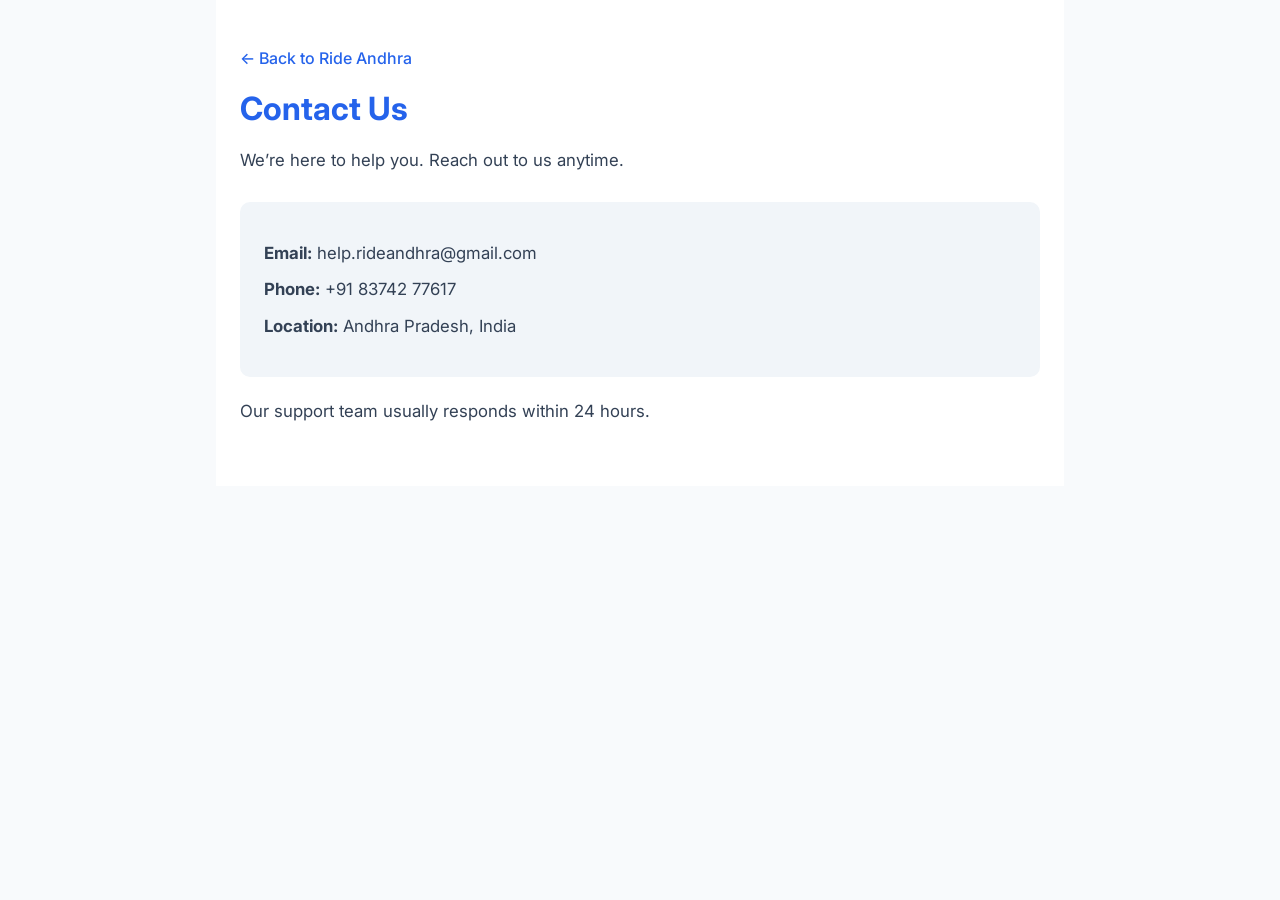
==== contact-us.html @ 9454ed99 "Create contact-us.html" ====
<!DOCTYPE html>
<html lang="en">
<head>
  <meta charset="UTF-8" />
  <meta name="viewport" content="width=device-width, initial-scale=1.0" />
  <title>Contact Us | Ride Andhra</title>

  <link href="https://fonts.googleapis.com/css2?family=Inter:wght@400;500;600;700&display=swap" rel="stylesheet">

  <style>
    body {
      font-family: 'Inter', sans-serif;
      background: #f8fafc;
      color: #1e293b;
      margin: 0;
    }
    .container {
      max-width: 800px;
      margin: auto;
      padding: 3rem 1.5rem;
      background: #ffffff;
    }
    h1 { color: #2563eb; }
    p { color: #334155; font-size: 1.05rem; }
    a { color: #2563eb; font-weight: 500; text-decoration: none; }
    .contact-box {
      margin-top: 2rem;
      padding: 1.5rem;
      border-radius: 10px;
      background: #f1f5f9;
    }
  </style>
</head>
<body>

  <div class="container">
    <a href="index.html">← Back to Ride Andhra</a>

    <h1>Contact Us</h1>
    <p>We’re here to help you. Reach out to us anytime.</p>

    <div class="contact-box">
      <p><strong>Email:</strong> help.rideandhra@gmail.com</p>
      <p><strong>Phone:</strong> +91 83742 77617</p>
      <p><strong>Location:</strong> Andhra Pradesh, India</p>
    </div>

    <p style="margin-top:1.5rem;">
      Our support team usually responds within 24 hours.
    </p>
  </div>

</body>
</html>
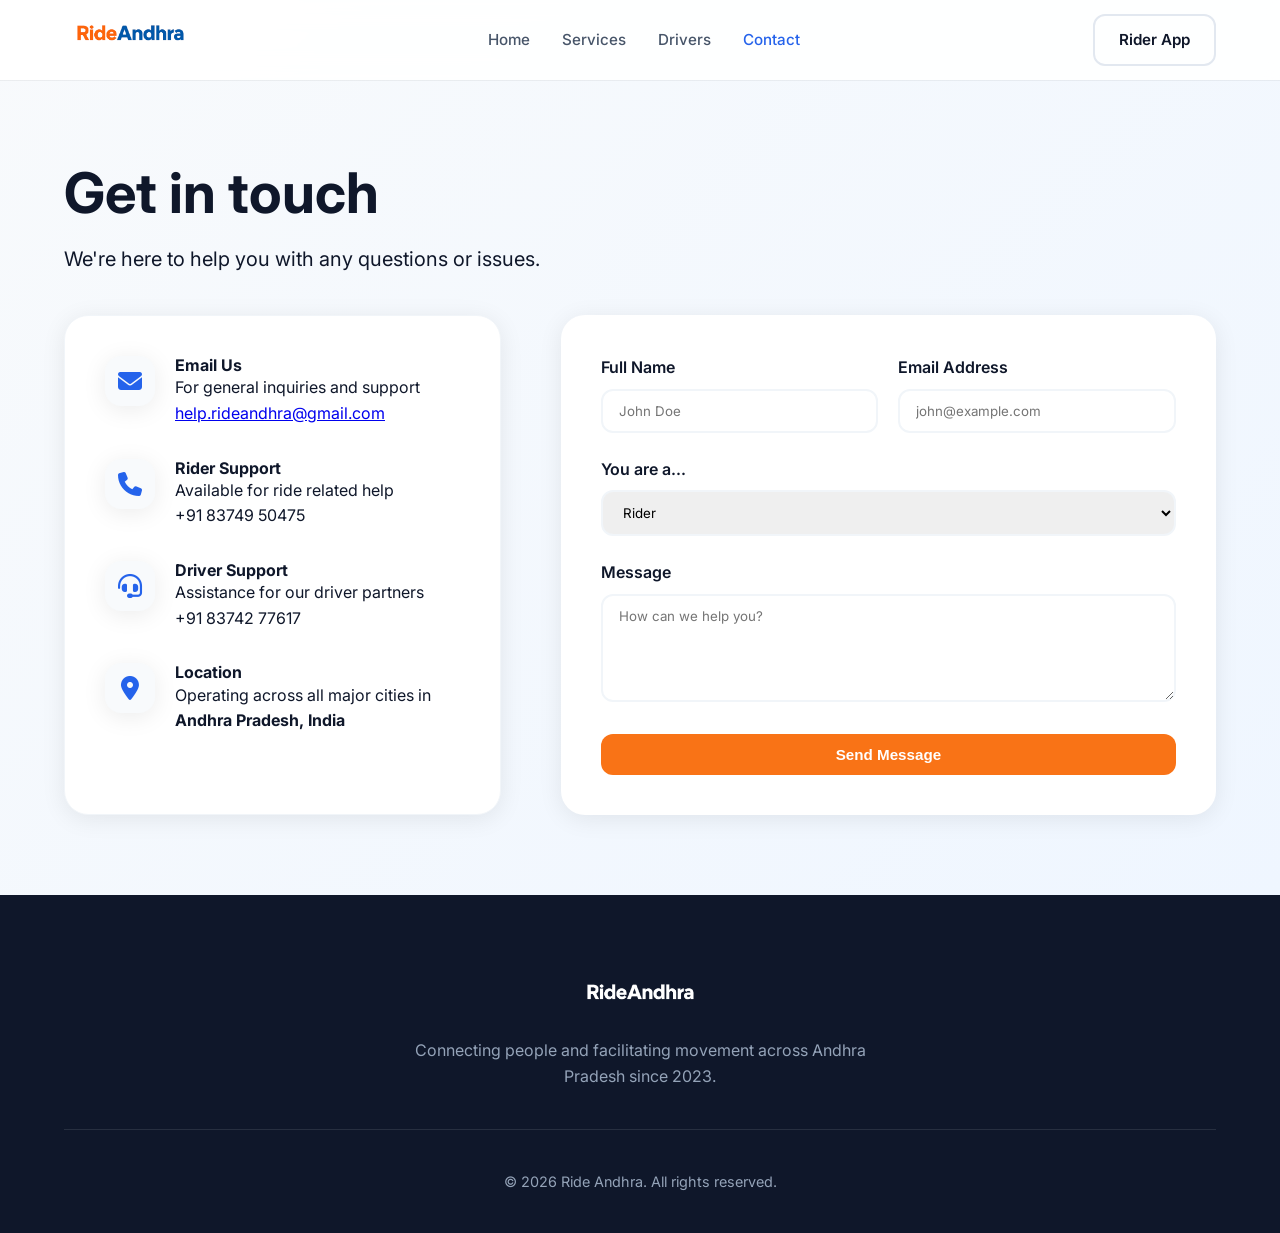
==== commit a82d9407: "Complete redesign of Ride Andhra website with premium UI, centered content, and new icons" ====
--- a/contact-us.html
+++ b/contact-us.html
@@ -1,54 +1,191 @@
 <!DOCTYPE html>
 <html lang="en">
 <head>
-  <meta charset="UTF-8" />
-  <meta name="viewport" content="width=device-width, initial-scale=1.0" />
-  <title>Contact Us | Ride Andhra</title>
-
-  <link href="https://fonts.googleapis.com/css2?family=Inter:wght@400;500;600;700&display=swap" rel="stylesheet">
-
-  <style>
-    body {
-      font-family: 'Inter', sans-serif;
-      background: #f8fafc;
-      color: #1e293b;
-      margin: 0;
-    }
-    .container {
-      max-width: 800px;
-      margin: auto;
-      padding: 3rem 1.5rem;
-      background: #ffffff;
-    }
-    h1 { color: #2563eb; }
-    p { color: #334155; font-size: 1.05rem; }
-    a { color: #2563eb; font-weight: 500; text-decoration: none; }
-    .contact-box {
-      margin-top: 2rem;
-      padding: 1.5rem;
-      border-radius: 10px;
-      background: #f1f5f9;
-    }
-  </style>
+    <meta charset="UTF-8">
+    <meta name="viewport" content="width=device-width, initial-scale=1.0">
+    <title>Contact Us | Ride Andhra - Support for Riders & Drivers</title>
+    <meta name="description" content="Get in touch with Ride Andhra support. We are here to help riders and driver partners across Andhra Pradesh.">
+    
+    <!-- Fonts & Icons -->
+    <link href="https://fonts.googleapis.com/css2?family=Inter:wght@400;500;600;700&display=swap" rel="stylesheet">
+    <link rel="stylesheet" href="https://cdnjs.cloudflare.com/ajax/libs/font-awesome/6.4.0/css/all.min.css">
+    
+    <!-- Custom Styles -->
+    <link rel="stylesheet" href="styles.css">
+    
+    <style>
+        .contact-grid {
+            display: grid;
+            grid-template-columns: 1fr 1.5fr;
+            gap: 60px;
+            margin-top: 40px;
+        }
+        .contact-info-card {
+            background: white;
+            padding: 40px;
+            border-radius: 24px;
+            box-shadow: var(--shadow);
+            border: 1px solid var(--gray-100);
+        }
+        .contact-method {
+            display: flex;
+            gap: 20px;
+            margin-bottom: 32px;
+        }
+        .contact-method .icon-box {
+            background: var(--gray-50);
+            color: var(--primary-blue);
+            width: 50px;
+            height: 50px;
+            flex-shrink: 0;
+        }
+        .contact-form {
+            background: white;
+            padding: 40px;
+            border-radius: 24px;
+            box-shadow: var(--shadow);
+        }
+        .form-group {
+            margin-bottom: 24px;
+        }
+        .form-group label {
+            display: block;
+            margin-bottom: 8px;
+            font-weight: 600;
+            color: var(--gray-900);
+        }
+        .form-group input, .form-group textarea, .form-group select {
+            width: 100%;
+            padding: 12px 16px;
+            border: 2px solid var(--gray-100);
+            border-radius: 12px;
+            font-family: inherit;
+            transition: border-color 0.2s;
+        }
+        .form-group input:focus, .form-group textarea:focus {
+            outline: none;
+            border-color: var(--primary-blue);
+        }
+        @media (max-width: 992px) {
+            .contact-grid {
+                grid-template-columns: 1fr;
+            }
+        }
+    </style>
 </head>
 <body>
 
-  <div class="container">
-    <a href="index.html">← Back to Ride Andhra</a>
+    <!-- Header -->
+    <header>
+        <div class="container">
+            <nav>
+                <a href="index.html" class="logo">
+                    <img src="b13a5657-6fc7-4340-8ec0-a46b5133f6f5 (1).png" alt="Ride Andhra">
+                </a>
+                <div class="nav-links">
+                    <a href="index.html">Home</a>
+                    <a href="index.html#services">Services</a>
+                    <a href="driver-partners.html">Drivers</a>
+                    <a href="contact-us.html" style="color: var(--primary-blue);">Contact</a>
+                </div>
+                <div class="cta-group">
+                    <a href="https://play.google.com/store/apps/details?id=com.rideandhra.rider" class="btn btn-outline">Rider App</a>
+                </div>
+            </nav>
+        </div>
+    </header>
 
-    <h1>Contact Us</h1>
-    <p>We’re here to help you. Reach out to us anytime.</p>
+    <!-- Hero Section -->
+    <section class="hero" style="padding-bottom: 80px;">
+        <div class="container">
+            <div class="section-header" style="text-align: left; margin-bottom: 0;">
+                <h1 style="font-size: 3.5rem; margin-bottom: 16px;">Get in touch</h1>
+                <p style="font-size: 1.25rem;">We're here to help you with any questions or issues.</p>
+            </div>
+            
+            <div class="contact-grid">
+                <div class="contact-info-card">
+                    <div class="contact-method">
+                        <div class="icon-box"><i class="fas fa-envelope"></i></div>
+                        <div>
+                            <h4>Email Us</h4>
+                            <p>For general inquiries and support</p>
+                            <a href="mailto:help.rideandhra@gmail.com" class="highlight-orange">help.rideandhra@gmail.com</a>
+                        </div>
+                    </div>
+                    
+                    <div class="contact-method">
+                        <div class="icon-box"><i class="fas fa-phone"></i></div>
+                        <div>
+                            <h4>Rider Support</h4>
+                            <p>Available for ride related help</p>
+                            <span class="highlight-orange">+91 83749 50475</span>
+                        </div>
+                    </div>
+                    
+                    <div class="contact-method">
+                        <div class="icon-box"><i class="fas fa-headset"></i></div>
+                        <div>
+                            <h4>Driver Support</h4>
+                            <p>Assistance for our driver partners</p>
+                            <span class="highlight-orange">+91 83742 77617</span>
+                        </div>
+                    </div>
+                    
+                    <div class="contact-method">
+                        <div class="icon-box"><i class="fas fa-map-marker-alt"></i></div>
+                        <div>
+                            <h4>Location</h4>
+                            <p>Operating across all major cities in</p>
+                            <strong>Andhra Pradesh, India</strong>
+                        </div>
+                    </div>
+                </div>
+                
+                <div class="contact-form">
+                    <form>
+                        <div style="display: grid; grid-template-columns: 1fr 1fr; gap: 20px;">
+                            <div class="form-group">
+                                <label>Full Name</label>
+                                <input type="text" placeholder="John Doe">
+                            </div>
+                            <div class="form-group">
+                                <label>Email Address</label>
+                                <input type="email" placeholder="john@example.com">
+                            </div>
+                        </div>
+                        <div class="form-group">
+                            <label>You are a...</label>
+                            <select>
+                                <option>Rider</option>
+                                <option>Driver Partner</option>
+                                <option>Business Partner</option>
+                                <option>Other</option>
+                            </select>
+                        </div>
+                        <div class="form-group">
+                            <label>Message</label>
+                            <textarea rows="5" placeholder="How can we help you?"></textarea>
+                        </div>
+                        <button type="submit" class="btn btn-primary" style="width: 100%; justify-content: center;">Send Message</button>
+                    </form>
+                </div>
+            </div>
+        </div>
+    </section>
 
-    <div class="contact-box">
-      <p><strong>Email:</strong> help.rideandhra@gmail.com</p>
-      <p><strong>Phone:</strong> +91 83742 77617</p>
-      <p><strong>Location:</strong> Andhra Pradesh, India</p>
-    </div>
-
-    <p style="margin-top:1.5rem;">
-      Our support team usually responds within 24 hours.
-    </p>
-  </div>
+    <!-- Footer -->
+    <footer>
+        <div class="container">
+            <div style="text-align: center; padding-bottom: 40px;">
+                <img src="b13a5657-6fc7-4340-8ec0-a46b5133f6f5 (1).png" alt="Ride Andhra" style="height: 40px; filter: brightness(0) invert(1);">
+                <p style="margin-top: 16px; max-width: 500px; margin-left: auto; margin-right: auto;">Connecting people and facilitating movement across Andhra Pradesh since 2023.</p>
+            </div>
+            <div style="padding-top: 40px; border-top: 1px solid rgba(255,255,255,0.1); text-align: center; font-size: 0.9rem;">
+                <p>&copy; 2026 Ride Andhra. All rights reserved.</p>
+            </div>
+        </div>
+    </footer>
 
 </body>
 </html>
--- a/styles.css
+++ b/styles.css
@@ -0,0 +1,440 @@
+/* Design System */
+:root {
+  --primary-orange: #f97316;
+  --dark-orange: #ea580c;
+  --primary-blue: #2563eb;
+  --dark-blue: #1e40af;
+  --navy: #0f172a;
+  --white: #ffffff;
+  --gray-50: #f8fafc;
+  --gray-100: #f1f5f9;
+  --gray-200: #e2e8f0;
+  --gray-600: #475569;
+  --gray-900: #0f172a;
+  --shadow: 0 4px 24px rgba(0, 0, 0, 0.08);
+  --shadow-hover: 0 10px 30px rgba(0, 0, 0, 0.12);
+}
+
+* {
+  margin: 0;
+  padding: 0;
+  box-sizing: border-box;
+}
+
+body {
+  font-family: 'Inter', sans-serif;
+  color: var(--gray-900);
+  line-height: 1.6;
+  overflow-x: hidden;
+  background-color: var(--white);
+}
+
+/* Typography */
+h1,
+h2,
+h3,
+h4 {
+  line-height: 1.2;
+  font-weight: 700;
+}
+
+/* Layout Utilities */
+.container {
+  max-width: 1200px;
+  margin: 0 auto;
+  padding: 0 1.5rem;
+}
+
+section {
+  padding: 80px 0;
+}
+
+/* Header */
+header {
+  position: fixed;
+  top: 0;
+  width: 100%;
+  background: rgba(255, 255, 255, 0.9);
+  backdrop-filter: blur(12px);
+  z-index: 1000;
+  box-shadow: 0 1px 0 rgba(0, 0, 0, 0.05);
+}
+
+nav {
+  display: flex;
+  justify-content: space-between;
+  align-items: center;
+  height: 80px;
+}
+
+.logo img {
+  height: 40px;
+}
+
+.nav-links {
+  display: flex;
+  gap: 32px;
+  align-items: center;
+}
+
+.nav-links a {
+  text-decoration: none;
+  color: var(--gray-600);
+  font-weight: 500;
+  transition: color 0.2s;
+  font-size: 0.95rem;
+}
+
+.nav-links a:hover {
+  color: var(--primary-blue);
+}
+
+.cta-group {
+  display: flex;
+  gap: 12px;
+}
+
+/* Buttons */
+.btn {
+  padding: 12px 24px;
+  border-radius: 12px;
+  font-weight: 600;
+  text-decoration: none;
+  display: inline-flex;
+  align-items: center;
+  gap: 8px;
+  transition: all 0.2s ease;
+  font-size: 0.95rem;
+  border: none;
+  cursor: pointer;
+}
+
+.btn-primary {
+  background-color: var(--primary-orange);
+  color: white;
+}
+
+.btn-primary:hover {
+  background-color: var(--dark-orange);
+  transform: translateY(-2px);
+}
+
+.btn-secondary {
+  background-color: var(--primary-blue);
+  color: white;
+}
+
+.btn-secondary:hover {
+  background-color: var(--dark-blue);
+  transform: translateY(-2px);
+}
+
+.btn-outline {
+  border: 2px solid var(--gray-200);
+  color: var(--gray-900);
+}
+
+.btn-outline:hover {
+  border-color: var(--primary-blue);
+  color: var(--primary-blue);
+}
+
+/* Hero Section */
+.hero {
+  padding-top: 160px;
+  background: linear-gradient(135deg, #f8fafc 0%, #eff6ff 100%);
+  position: relative;
+  overflow: hidden;
+}
+
+.hero-grid {
+  display: grid;
+  grid-template-columns: 1.2fr 0.8fr;
+  gap: 48px;
+  align-items: center;
+}
+
+.hero-content {
+  display: flex;
+  flex-direction: column;
+  align-items: center;
+  text-align: center;
+}
+
+.hero-content h1 {
+  font-size: 3.5rem;
+  margin-bottom: 24px;
+  color: var(--navy);
+}
+
+.hero-content p {
+  font-size: 1.25rem;
+  color: var(--gray-600);
+  margin-bottom: 32px;
+  max-width: 600px;
+}
+
+.hero-visual {
+  position: relative;
+  display: flex;
+  justify-content: center;
+}
+
+.phone-mockup {
+  width: 280px;
+  border-radius: 40px;
+  box-shadow: 0 20px 50px rgba(0, 0, 0, 0.15);
+  border: 12px solid #1e293b;
+}
+
+/* Service Icons Row */
+.service-badges {
+  display: flex;
+  gap: 24px;
+  margin-bottom: 32px;
+  justify-content: center;
+  flex-wrap: wrap;
+}
+
+.service-badge {
+  display: flex;
+  flex-direction: column;
+  align-items: center;
+  gap: 8px;
+  font-size: 0.85rem;
+  font-weight: 600;
+  color: var(--gray-600);
+}
+
+.icon-box {
+  width: 56px;
+  height: 56px;
+  background: white;
+  border-radius: 16px;
+  display: flex;
+  align-items: center;
+  justify-content: center;
+  font-size: 1.5rem;
+  transition: transform 0.3s ease;
+  box-shadow: var(--shadow);
+  color: var(--primary-blue);
+}
+
+/* Services Cards */
+.section-header {
+  text-align: center;
+  margin-bottom: 60px;
+}
+
+.section-header h2 {
+  font-size: 2.5rem;
+  margin-bottom: 16px;
+}
+
+.services-grid {
+  display: grid;
+  grid-template-columns: repeat(auto-fit, minmax(280px, 1fr));
+  gap: 24px;
+}
+
+.service-card {
+  padding: 40px;
+  background: white;
+  border-radius: 24px;
+  border: 1px solid var(--gray-100);
+  transition: all 0.3s ease;
+  box-shadow: var(--shadow);
+  display: flex;
+  flex-direction: column;
+  align-items: center;
+  text-align: center;
+}
+
+.service-card:hover {
+  transform: translateY(-8px);
+  box-shadow: var(--shadow-hover);
+}
+
+.service-card .icon-img {
+  width: 120px;
+  height: auto;
+  margin-bottom: 24px;
+  display: block;
+}
+
+.service-card .icon {
+  font-size: 3rem;
+  margin-bottom: 24px;
+  display: block;
+  color: var(--primary-orange);
+}
+
+/* Super Rewards */
+.rewards-section {
+  background: linear-gradient(135deg, #1e293b 0%, #0f172a 100%);
+  color: white;
+  border-radius: 48px;
+  margin: 40px 1.5rem;
+  padding: 80px 60px;
+}
+
+.rewards-grid {
+  display: grid;
+  grid-template-columns: repeat(auto-fit, minmax(300px, 1fr));
+  gap: 48px;
+  justify-items: center;
+}
+
+.reward-item {
+  display: flex;
+  flex-direction: column;
+  align-items: center;
+  text-align: center;
+  gap: 16px;
+  max-width: 400px;
+}
+
+.reward-icon {
+  font-size: 3rem;
+}
+
+/* Driver Section */
+.driver-section {
+  background: #fff7ed;
+}
+
+.driver-grid {
+  display: grid;
+  grid-template-columns: 1fr 1fr;
+  gap: 60px;
+  align-items: center;
+}
+
+.driver-content {
+  text-align: center;
+  display: flex;
+  flex-direction: column;
+  align-items: center;
+}
+
+.commission-badge {
+  display: inline-block;
+  background: var(--primary-orange);
+  color: white;
+  padding: 8px 16px;
+  border-radius: 100px;
+  font-weight: 700;
+  margin-bottom: 24px;
+}
+
+/* Footer */
+footer {
+  background: var(--navy);
+  color: #94a3b8;
+  padding: 80px 0 40px;
+}
+
+.footer-grid {
+  display: grid;
+  grid-template-columns: 1.5fr 1fr 1fr 1fr;
+  gap: 48px;
+  margin-bottom: 60px;
+}
+
+.footer-col h4 {
+  color: white;
+  margin-bottom: 24px;
+}
+
+.footer-links {
+  list-style: none;
+}
+
+.footer-links li {
+  margin-bottom: 12px;
+}
+
+.footer-links a {
+  color: inherit;
+  text-decoration: none;
+  transition: color 0.2s;
+}
+
+.footer-links a:hover {
+  color: var(--primary-orange);
+}
+
+/* Responsive */
+@media (max-width: 1024px) {
+
+  .hero-grid,
+  .driver-grid,
+  .rewards-grid {
+    grid-template-columns: 1fr;
+    text-align: center;
+  }
+
+  .driver-content,
+  .reward-content {
+    display: flex;
+    flex-direction: column;
+    align-items: center;
+  }
+
+  .hero-content {
+    text-align: center;
+    display: flex;
+    flex-direction: column;
+    align-items: center;
+    justify-content: center;
+  }
+
+  .hero-content p {
+    margin-left: auto;
+    margin-right: auto;
+  }
+
+  .service-badges {
+    justify-content: center;
+    width: 100%;
+  }
+
+  .driver-content {
+    text-align: center;
+    display: flex;
+    flex-direction: column;
+    align-items: center;
+  }
+
+  .hero-cta {
+    justify-content: center;
+  }
+
+  .reward-item {
+    flex-direction: column;
+    align-items: center;
+    text-align: center;
+  }
+
+  .driver-content ul li {
+    justify-content: center;
+  }
+
+  .footer-grid {
+    grid-template-columns: 1fr 1fr;
+  }
+}
+
+@media (max-width: 768px) {
+  .hero-content h1 {
+    font-size: 2.5rem;
+  }
+
+  .nav-links {
+    display: none;
+  }
+
+  .footer-grid {
+    grid-template-columns: 1fr;
+  }
+}
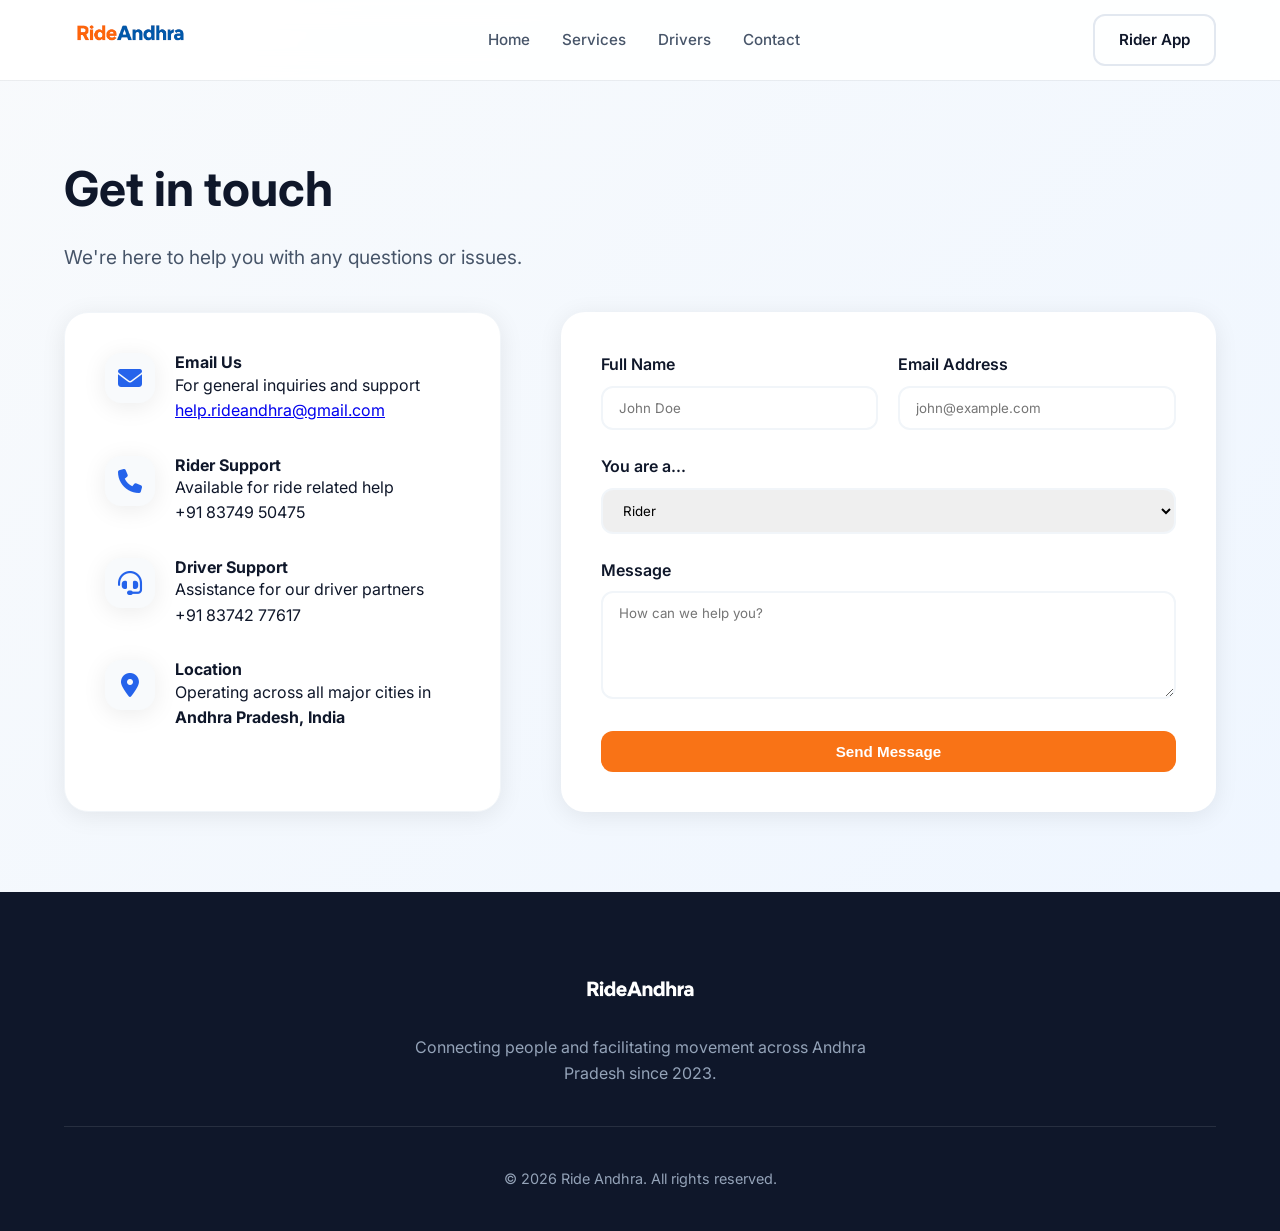
==== commit 5fef5001: "Optimize mobile view and navigation" ====
--- a/contact-us.html
+++ b/contact-us.html
@@ -86,11 +86,17 @@
                     <a href="index.html">Home</a>
                     <a href="index.html#services">Services</a>
                     <a href="driver-partners.html">Drivers</a>
-                    <a href="contact-us.html" style="color: var(--primary-blue);">Contact</a>
+                    <a href="contact-us.html">Contact</a>
+                    <div class="mobile-ctas">
+                        <a href="https://play.google.com/store/apps/details?id=com.rideandhra.rider" class="btn btn-outline">Rider App</a>
+                    </div>
                 </div>
                 <div class="cta-group">
                     <a href="https://play.google.com/store/apps/details?id=com.rideandhra.rider" class="btn btn-outline">Rider App</a>
                 </div>
+                <button class="mobile-menu-toggle" aria-label="Toggle Menu">
+                    <i class="fas fa-bars"></i>
+                </button>
             </nav>
         </div>
     </header>
@@ -99,8 +105,8 @@
     <section class="hero" style="padding-bottom: 80px;">
         <div class="container">
             <div class="section-header" style="text-align: left; margin-bottom: 0;">
-                <h1 style="font-size: 3.5rem; margin-bottom: 16px;">Get in touch</h1>
-                <p style="font-size: 1.25rem;">We're here to help you with any questions or issues.</p>
+                <h1 class="section-title">Get in touch</h1>
+                <p class="section-subtitle" style="text-align: left; margin-left: 0;">We're here to help you with any questions or issues.</p>
             </div>
             
             <div class="contact-grid">
@@ -144,7 +150,7 @@
                 
                 <div class="contact-form">
                     <form>
-                        <div style="display: grid; grid-template-columns: 1fr 1fr; gap: 20px;">
+                        <div class="form-row">
                             <div class="form-group">
                                 <label>Full Name</label>
                                 <input type="text" placeholder="John Doe">
@@ -187,5 +193,25 @@
         </div>
     </footer>
 
+    <script>
+        const menuToggle = document.querySelector('.mobile-menu-toggle');
+        const navLinks = document.querySelector('.nav-links');
+
+        menuToggle.addEventListener('click', () => {
+            navLinks.classList.toggle('active');
+            const icon = menuToggle.querySelector('i');
+            icon.classList.toggle('fa-bars');
+            icon.classList.toggle('fa-times');
+        });
+
+        // Close menu when clicking links
+        document.querySelectorAll('.nav-links a').forEach(link => {
+            link.addEventListener('click', () => {
+                navLinks.classList.remove('active');
+                menuToggle.querySelector('i').classList.add('fa-bars');
+                menuToggle.querySelector('i').classList.remove('fa-times');
+            });
+        });
+    </script>
 </body>
 </html>
--- a/styles.css
+++ b/styles.css
@@ -77,6 +77,10 @@
   align-items: center;
 }
 
+.mobile-ctas {
+  display: none;
+}
+
 .nav-links a {
   text-decoration: none;
   color: var(--gray-600);
@@ -92,6 +96,16 @@
 .cta-group {
   display: flex;
   gap: 12px;
+}
+
+.mobile-menu-toggle {
+  display: none;
+  background: none;
+  border: none;
+  font-size: 1.5rem;
+  color: var(--navy);
+  cursor: pointer;
+  z-index: 1001;
 }
 
 /* Buttons */
@@ -180,11 +194,65 @@
   justify-content: center;
 }
 
+.hero-cta {
+  display: flex;
+  flex-direction: column;
+  align-items: center;
+  gap: 32px;
+  width: 100%;
+}
+
+.store-badge {
+  height: 60px;
+  transition: transform 0.2s;
+}
+
+.store-badge:hover {
+  transform: scale(1.05);
+}
+
+.trust-pillars {
+  display: grid;
+  grid-template-columns: repeat(auto-fit, minmax(150px, 1fr));
+  gap: 12px;
+  width: 100%;
+  max-width: 600px;
+}
+
 .phone-mockup {
   width: 280px;
   border-radius: 40px;
   box-shadow: 0 20px 50px rgba(0, 0, 0, 0.15);
   border: 12px solid #1e293b;
+}
+
+/* Common Typography */
+.section-title {
+  font-size: 3rem;
+  margin-bottom: 24px;
+}
+
+.section-subtitle {
+  font-size: 1.2rem;
+  color: var(--gray-600);
+  margin-bottom: 40px;
+  max-width: 600px;
+}
+
+.highlight {
+  color: var(--primary-orange);
+}
+
+.form-row {
+  display: grid;
+  grid-template-columns: 1fr 1fr;
+  gap: 20px;
+}
+
+@media (max-width: 480px) {
+  .form-row {
+    grid-template-columns: 1fr;
+  }
 }
 
 /* Service Icons Row */
@@ -366,75 +434,167 @@
 
 /* Responsive */
 @media (max-width: 1024px) {
+  section {
+    padding: 60px 0;
+  }
 
   .hero-grid,
   .driver-grid,
   .rewards-grid {
     grid-template-columns: 1fr;
     text-align: center;
-  }
-
-  .driver-content,
-  .reward-content {
+    gap: 40px;
+  }
+
+  .hero-content h1 {
+    font-size: 3rem;
+  }
+
+  .section-title {
+    font-size: 2.5rem;
+  }
+
+  .section-subtitle {
+    font-size: 1.1rem;
+    margin-bottom: 32px;
+  }
+
+  .rewards-section {
+    padding: 60px 40px;
+    margin: 20px 1rem;
+    border-radius: 32px;
+  }
+
+  .footer-grid {
+    grid-template-columns: 1fr 1fr;
+  }
+}
+
+@media (max-width: 768px) {
+  .mobile-menu-toggle {
+    display: block;
+  }
+
+  .legal-container {
+    padding: 30px 20px;
+    margin: 20px 0;
+  }
+
+  .nav-links {
+    position: fixed;
+    top: 80px;
+    left: 0;
+    width: 100%;
+    height: calc(100vh - 80px);
+    background: white;
+    flex-direction: column;
+    padding: 40px 20px;
+    gap: 32px;
+    transform: translateX(100%);
+    transition: transform 0.3s ease;
+    z-index: 999;
+    overflow-y: auto;
+  }
+
+  .nav-links.active {
+    transform: translateX(0);
+  }
+
+  .mobile-ctas {
+    display: flex;
+    flex-direction: column;
+    gap: 16px;
+    width: 100%;
+    padding-top: 32px;
+    border-top: 1px solid var(--gray-100);
+  }
+
+  .mobile-ctas .btn {
+    width: 100%;
+    justify-content: center;
+  }
+
+  .cta-group {
+    display: none;
+  }
+
+  .hero-content h1 {
+    font-size: 2.5rem;
+  }
+
+  .hero-content p {
+    font-size: 1.1rem;
+  }
+
+  .hero-visual .phone-mockup {
+    width: 240px;
+  }
+
+  .service-badges {
+    gap: 16px;
+  }
+
+  .icon-box {
+    width: 48px;
+    height: 48px;
+    font-size: 1.2rem;
+  }
+
+  .footer-grid {
+    grid-template-columns: 1fr;
+    text-align: center;
+    gap: 32px;
+  }
+
+  .footer-col {
     display: flex;
     flex-direction: column;
     align-items: center;
   }
-
-  .hero-content {
-    text-align: center;
-    display: flex;
+}
+
+@media (max-width: 480px) {
+  section {
+    padding: 40px 0;
+  }
+
+  .hero-content h1 {
+    font-size: 2rem;
+  }
+
+  .section-title {
+    font-size: 2rem;
+  }
+
+  .section-subtitle {
+    font-size: 1rem;
+    margin-bottom: 24px;
+  }
+
+  .hero-cta {
     flex-direction: column;
     align-items: center;
-    justify-content: center;
-  }
-
-  .hero-content p {
-    margin-left: auto;
-    margin-right: auto;
-  }
-
-  .service-badges {
-    justify-content: center;
-    width: 100%;
-  }
-
-  .driver-content {
-    text-align: center;
-    display: flex;
-    flex-direction: column;
-    align-items: center;
-  }
-
-  .hero-cta {
-    justify-content: center;
-  }
-
-  .reward-item {
-    flex-direction: column;
-    align-items: center;
-    text-align: center;
-  }
-
-  .driver-content ul li {
-    justify-content: center;
-  }
-
-  .footer-grid {
-    grid-template-columns: 1fr 1fr;
-  }
-}
-
-@media (max-width: 768px) {
-  .hero-content h1 {
-    font-size: 2.5rem;
-  }
-
-  .nav-links {
-    display: none;
-  }
-
-  .footer-grid {
-    grid-template-columns: 1fr;
+  }
+
+  .hero-cta img {
+    height: 50px !important;
+  }
+
+  .rewards-section {
+    padding: 40px 20px;
+    margin: 10px 0.5rem;
+    border-radius: 24px;
+  }
+
+  .reward-content h2 {
+    font-size: 2rem !important;
+  }
+
+  .driver-content h2 {
+    font-size: 2.2rem !important;
+  }
+
+  .service-card {
+    padding: 30px 20px;
   }
 }
